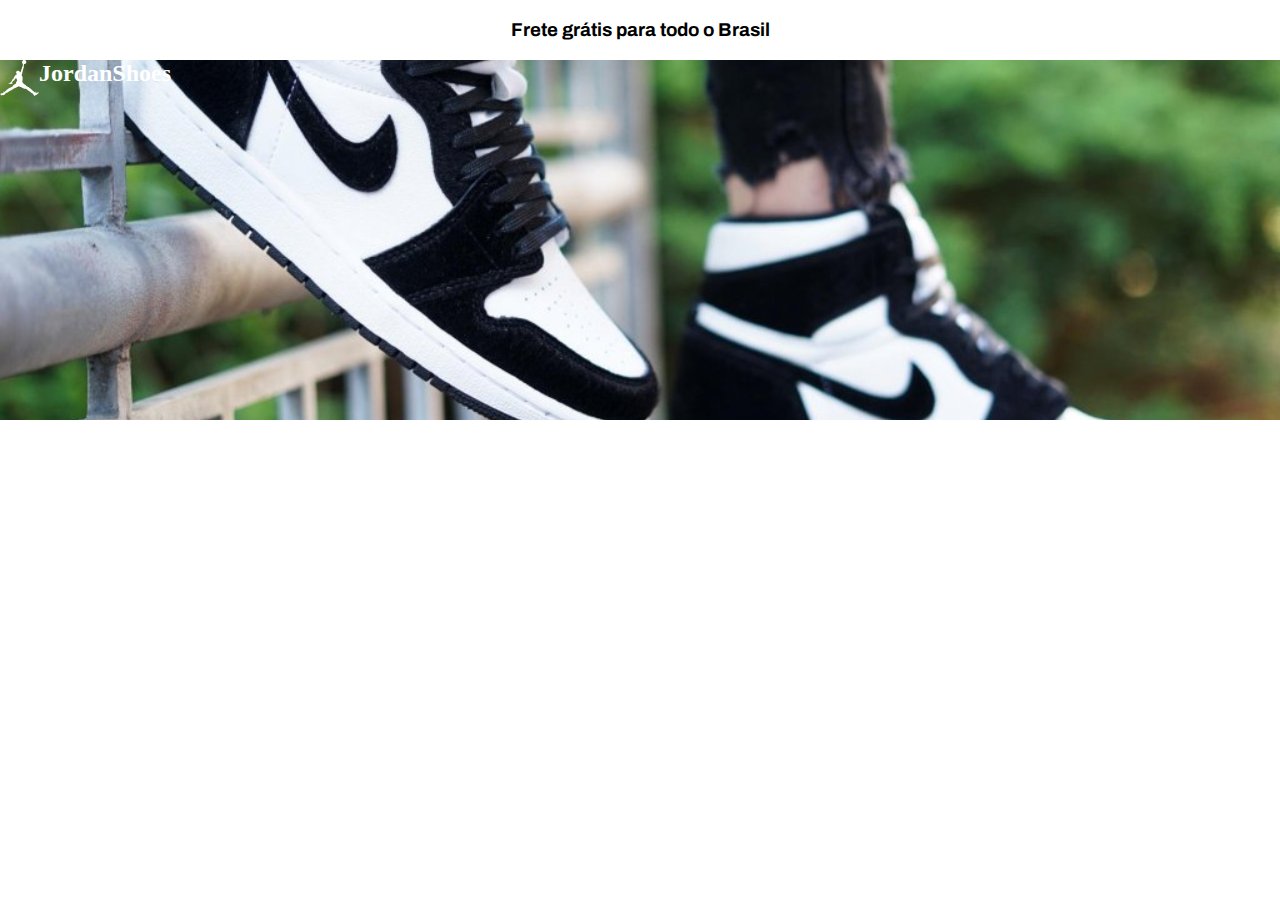
==== Desafios - Codelandia/desafio-2/index.html @ 0b6c8d0a "estruturando desafio 2" ====
<!DOCTYPE html>
<html lang="pt-br">
<head>
    <meta charset="UTF-8">
    <meta name="viewport" content="width=device-width, initial-scale=1.0">
    <link rel="stylesheet" href="style.css">
    <title>Desafio 2 - Codelândia</title>
</head>
<body>
    <header>
        <div class="ads">
            <h3>Frete grátis para todo o Brasil</h3>
        </div>
        
        <div class="hero-banner">

            <div class="hero-text">
                <img src="assets/logo-jordan.png" alt="logo-jordan">
                <h2>JordanShoes</h2>
            </div>

        </div>
    </header>
</body>
</html>
---- Desafios - Codelandia/desafio-2/style.css ----
@import url("https://fonts.googleapis.com/css2?family=Archivo&family=Montserrat&display=swap");
* {
  margin: 0;
  padding: 0;
  box-sizing: border-box;
  outline: 0;
}

.ads {
  padding: 20px;
  text-align: center;
  font-family: "Archivo", sans-serif;
}

.hero-banner {
  background: url("assets/banner.svg") no-repeat center center;
  background-size: cover;
  height: 40vh;
  width: 100%;
}
.hero-banner .hero-text {
  display: flex;
  color: white;
}/*# sourceMappingURL=style.css.map */
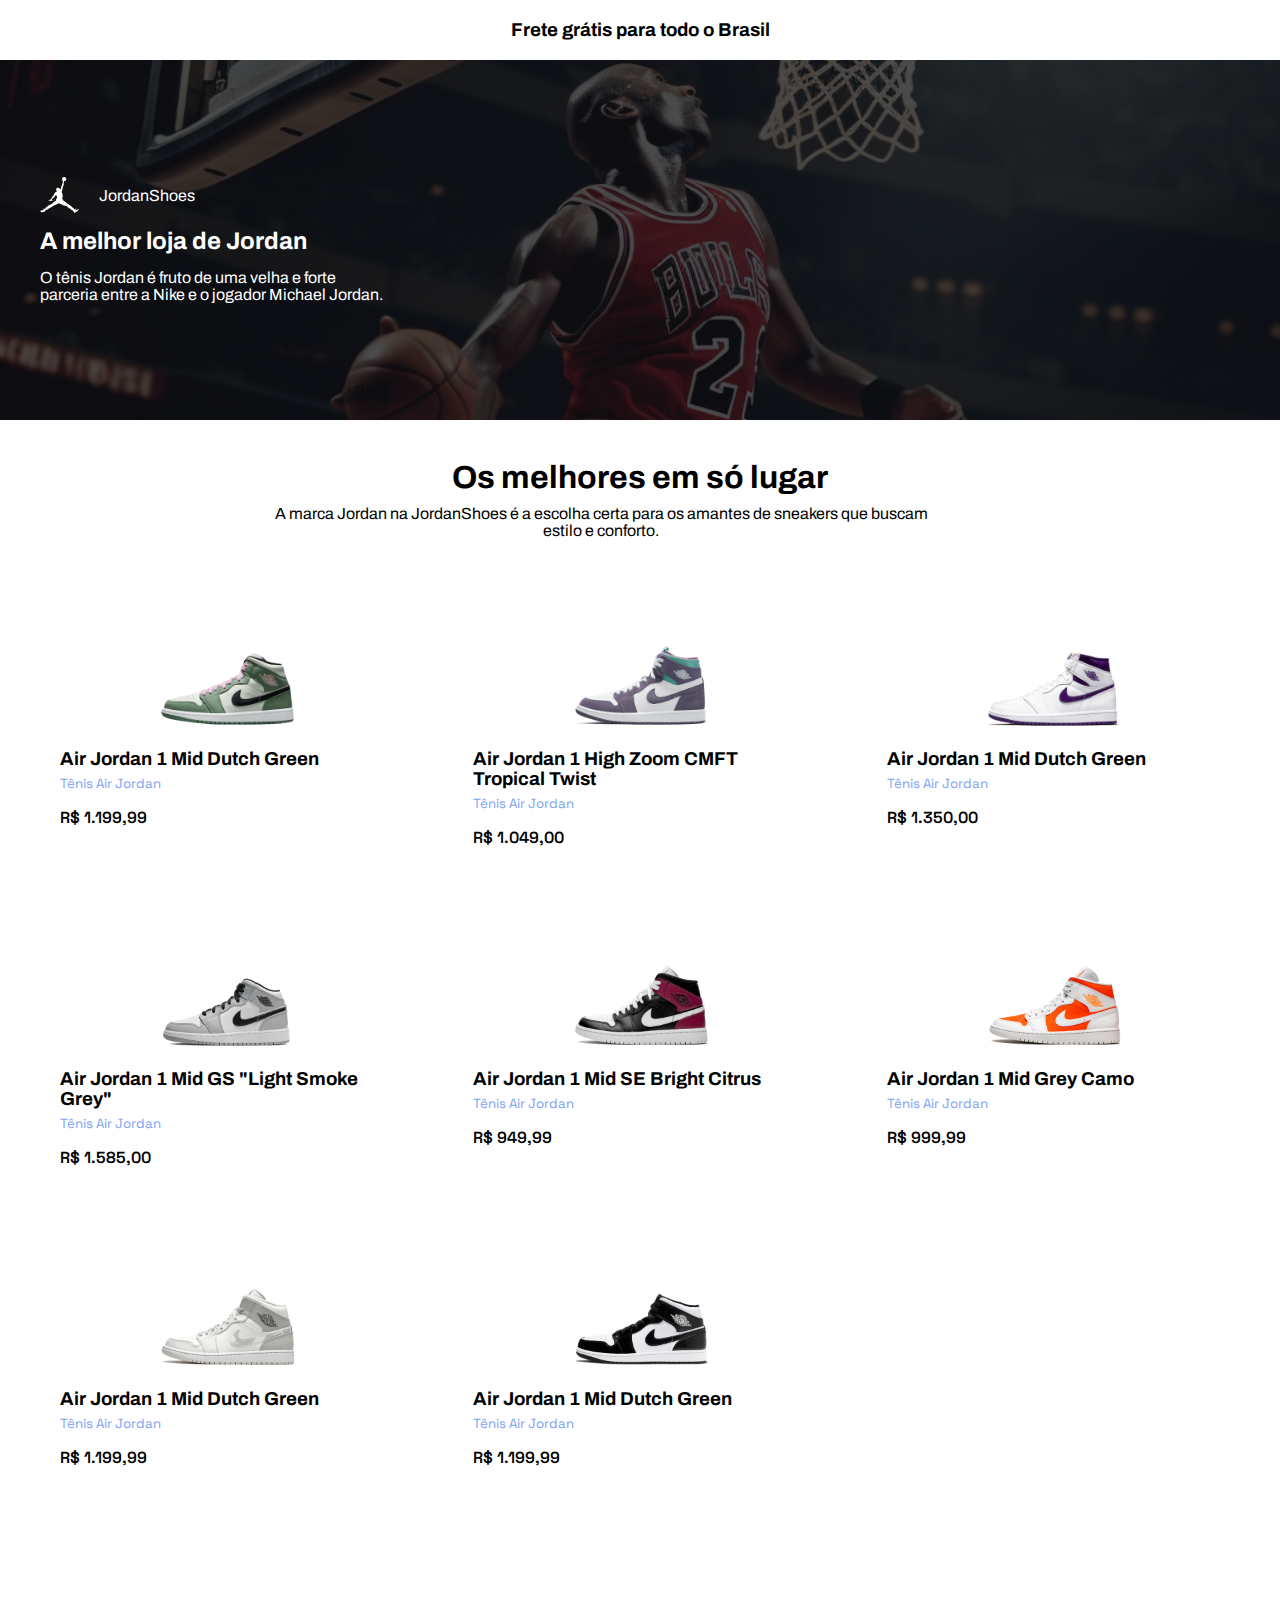
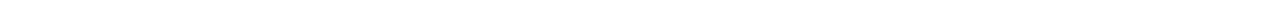
==== commit 33d902f2: "finalizando desafio 2" ====
--- a/Desafios - Codelandia/desafio-2/index.html
+++ b/Desafios - Codelandia/desafio-2/index.html
@@ -11,15 +11,100 @@
         <div class="ads">
             <h3>Frete grátis para todo o Brasil</h3>
         </div>
-        
-        <div class="hero-banner">
+    </header>
 
-            <div class="hero-text">
+    <div class="hero-banner">
+
+        <div class="hero-text container">
+
+            <div class="container-logo">
+
                 <img src="assets/logo-jordan.png" alt="logo-jordan">
-                <h2>JordanShoes</h2>
+
+                <p>JordanShoes</p>
+            </div>
+
+            <h2>A melhor loja de Jordan</h2>
+
+            <p>
+                O tênis Jordan é fruto de uma velha e forte <br>
+                parceria entre a Nike e o jogador Michael Jordan.
+            </p>
+
+        </div>
+
+    </div>
+
+    <main>
+
+        <div class="title-container">
+
+            <h1>Os melhores em só lugar</h1>
+
+            <p>A marca Jordan na JordanShoes é a escolha certa para os amantes de sneakers que buscam estilo e conforto.</p>
+
+        </div>
+
+        <div class="product-container container">
+
+            <div class="product">
+                <img src="assets/1.png" alt="Tenis Jordan 1">
+                <h3>Air Jordan 1 Mid Dutch Green</h3>
+                <small>Tênis Air Jordan</small>
+                <p>R$ 1.199,99</p>
+            </div>
+
+            <div class="product">
+                <img src="assets/2.png" alt="Tenis Jordan 2">
+                <h3>Air Jordan 1 High Zoom CMFT Tropical Twist</h3>
+                <small>Tênis Air Jordan</small>
+                <p>R$ 1.049,00</p>
+            </div>
+
+            <div class="product">
+                <img src="assets/3.png" alt="Tenis Jordan 3">
+                <h3>Air Jordan 1 Mid Dutch Green</h3>
+                <small>Tênis Air Jordan</small>
+                <p>R$ 1.350,00</p>
+            </div>
+
+            <div class="product">
+                <img src="assets/4.png" alt="Tenis Jordan 4">
+                <h3>Air Jordan 1 Mid GS "Light Smoke Grey"</h3>
+                <small>Tênis Air Jordan</small>
+                <p>R$ 1.585,00</p>
+            </div>
+
+            <div class="product">
+                <img src="assets/5.png" alt="Tenis Jordan 5">
+                <h3>Air Jordan 1 Mid SE Bright Citrus</h3>
+                <small>Tênis Air Jordan</small>
+                <p>R$ 949,99</p>
+            </div>
+
+            <div class="product">
+                <img src="assets/6.png" alt="Tenis Jordan 6">
+                <h3>Air Jordan 1 Mid Grey Camo</h3>
+                <small>Tênis Air Jordan</small>
+                <p>R$ 999,99</p>
+            </div>
+
+            <div class="product">
+                <img src="assets/7.png" alt="Tenis Jordan 7">
+                <h3>Air Jordan 1 Mid Dutch Green</h3>
+                <small>Tênis Air Jordan</small>
+                <p>R$ 1.199,99</p>
+            </div>
+
+            <div class="product">
+                <img src="assets/8.png" alt="Tenis Jordan 8">
+                <h3>Air Jordan 1 Mid Dutch Green</h3>
+                <small>Tênis Air Jordan</small>
+                <p>R$ 1.199,99</p>
             </div>
 
         </div>
-    </header>
+
+    </main>
 </body>
 </html>--- a/Desafios - Codelandia/desafio-2/style.css
+++ b/Desafios - Codelandia/desafio-2/style.css
@@ -1,9 +1,13 @@
-@import url("https://fonts.googleapis.com/css2?family=Archivo&family=Montserrat&display=swap");
+@import url("https://fonts.googleapis.com/css2?family=Archivo&family=Space+Grotesk&display=swap");
 * {
   margin: 0;
   padding: 0;
   box-sizing: border-box;
   outline: 0;
+}
+
+.container {
+  width: 1200px;
 }
 
 .ads {
@@ -13,12 +17,109 @@
 }
 
 .hero-banner {
-  background: url("assets/banner.svg") no-repeat center center;
+  background: url("assets/banner.svg") no-repeat;
   background-size: cover;
   height: 40vh;
   width: 100%;
+  display: flex;
+  align-items: center;
+  justify-content: center;
+}
+.hero-banner .container-logo {
+  display: flex;
+  align-items: center;
+  gap: 20px;
 }
 .hero-banner .hero-text {
   display: flex;
+  flex-direction: column;
+  gap: 15px;
   color: white;
+  font-family: "Archivo", sans-serif;
+}
+
+main {
+  display: flex;
+  flex-direction: column;
+  align-items: center;
+  justify-content: center;
+  font-family: "Archivo", sans-serif;
+  padding-bottom: 100px;
+}
+
+.title-container {
+  margin-top: 40px;
+  margin-bottom: 80px;
+  text-align: center;
+}
+.title-container p {
+  margin-top: 10px;
+  width: 90%;
+}
+
+.product-container {
+  display: grid;
+  grid-template-columns: repeat(3, 1fr);
+  height: 100vh;
+  gap: 40px;
+}
+.product-container .product img {
+  display: block;
+  margin: auto;
+  width: 50%;
+  margin-bottom: 10px;
+}
+.product-container .product {
+  padding: 20px;
+  cursor: pointer;
+  transition: 0.5s;
+}
+.product-container .product:hover {
+  background-color: rgba(197, 197, 197, 0.616);
+  border-radius: 10px;
+}
+.product-container h3 {
+  margin-bottom: 5px;
+}
+.product-container small {
+  margin-top: 10px;
+  color: #7CA2F4;
+  font-family: "Space Grotesk", sans-serif;
+}
+.product-container p {
+  margin-top: 15px;
+  font-family: "Space Grotesk", sans-serif;
+  font-weight: 600;
+}
+
+@media screen and (max-width: 768px) {
+  .title-container h1 {
+    font-size: 1.7rem;
+  }
+  .title-container p {
+    font-size: 1.1rem;
+  }
+  .hero-banner {
+    background-size: cover;
+    height: 50vh;
+    padding: 30px;
+  }
+  .product-container {
+    align-items: center;
+    justify-content: center;
+    grid-template-columns: repeat(1, 300px);
+  }
+}
+@media screen and (min-width: 768px) and (max-width: 1024px) {
+  .hero-banner {
+    background-size: cover;
+    height: 30vh;
+    padding: 50px;
+  }
+  .product-container {
+    align-items: center;
+    justify-content: center;
+    grid-template-columns: repeat(2, 350px);
+    width: 100%;
+  }
 }/*# sourceMappingURL=style.css.map */